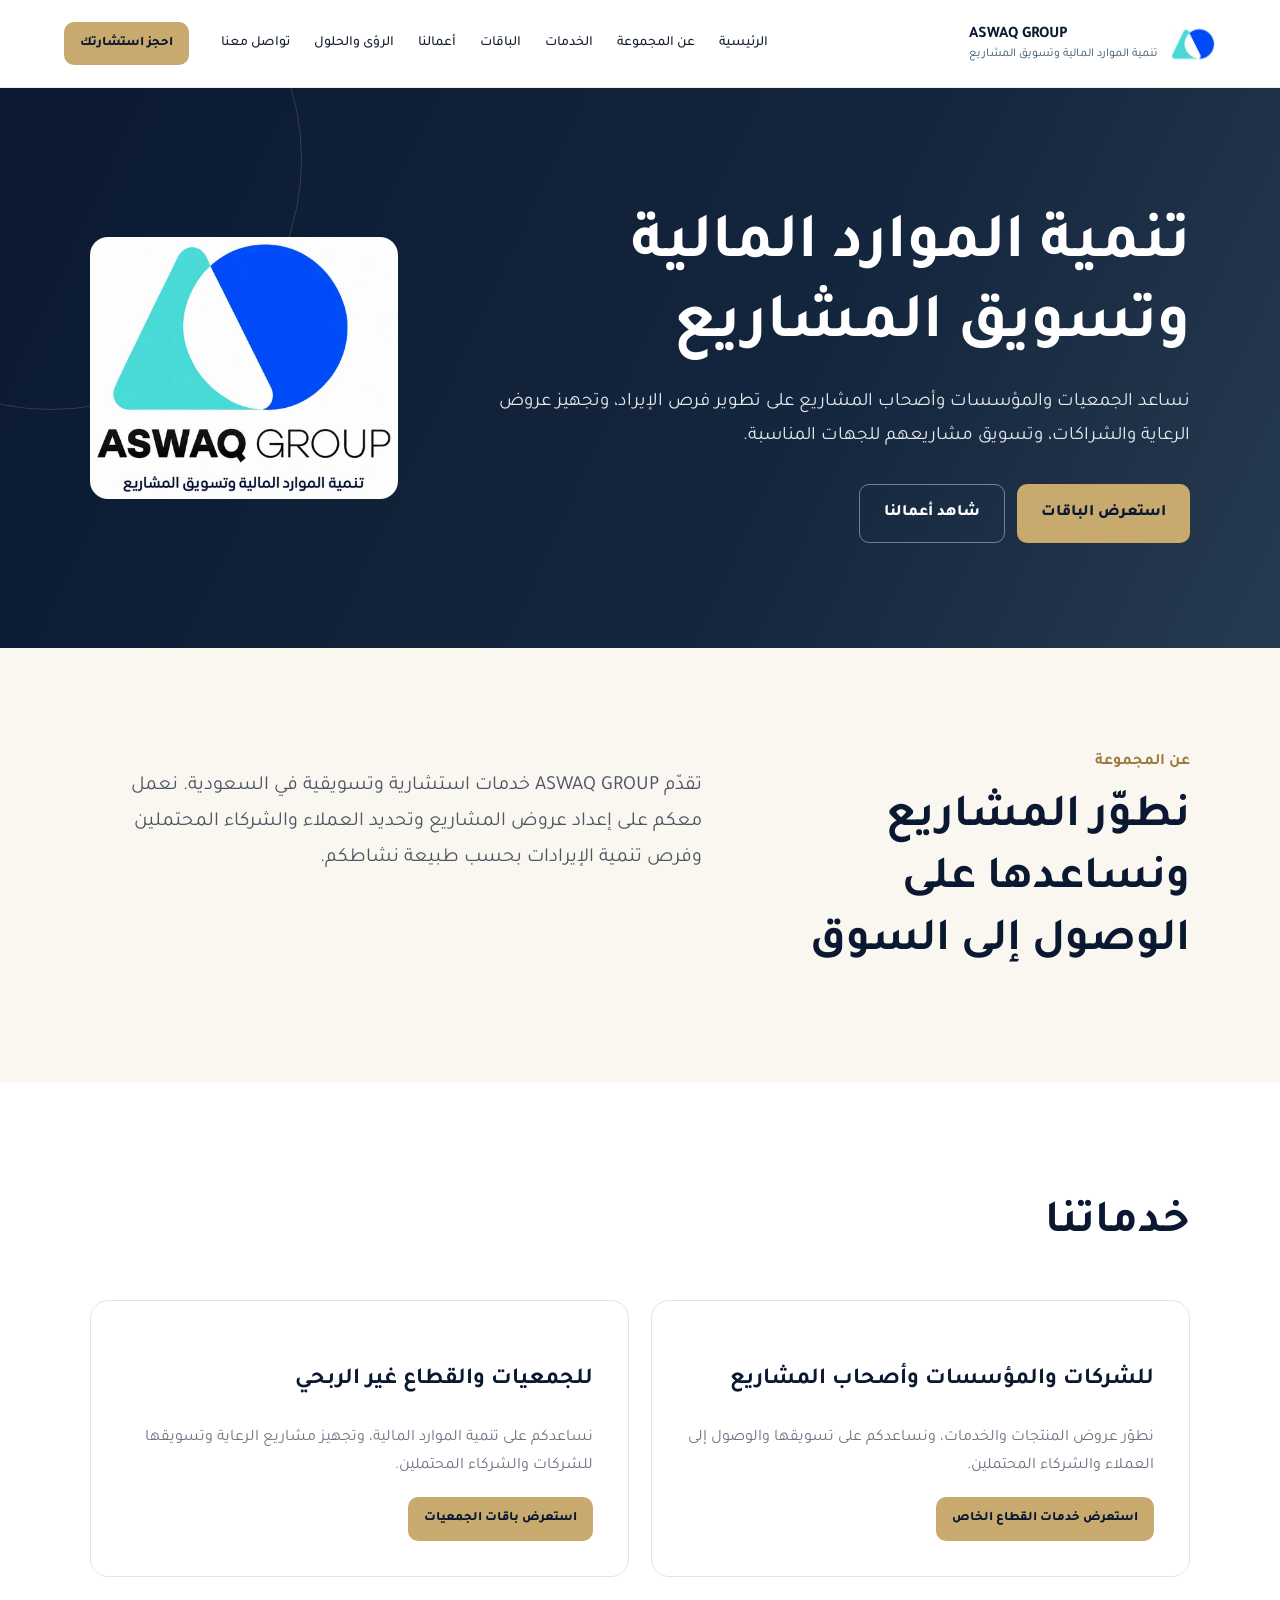
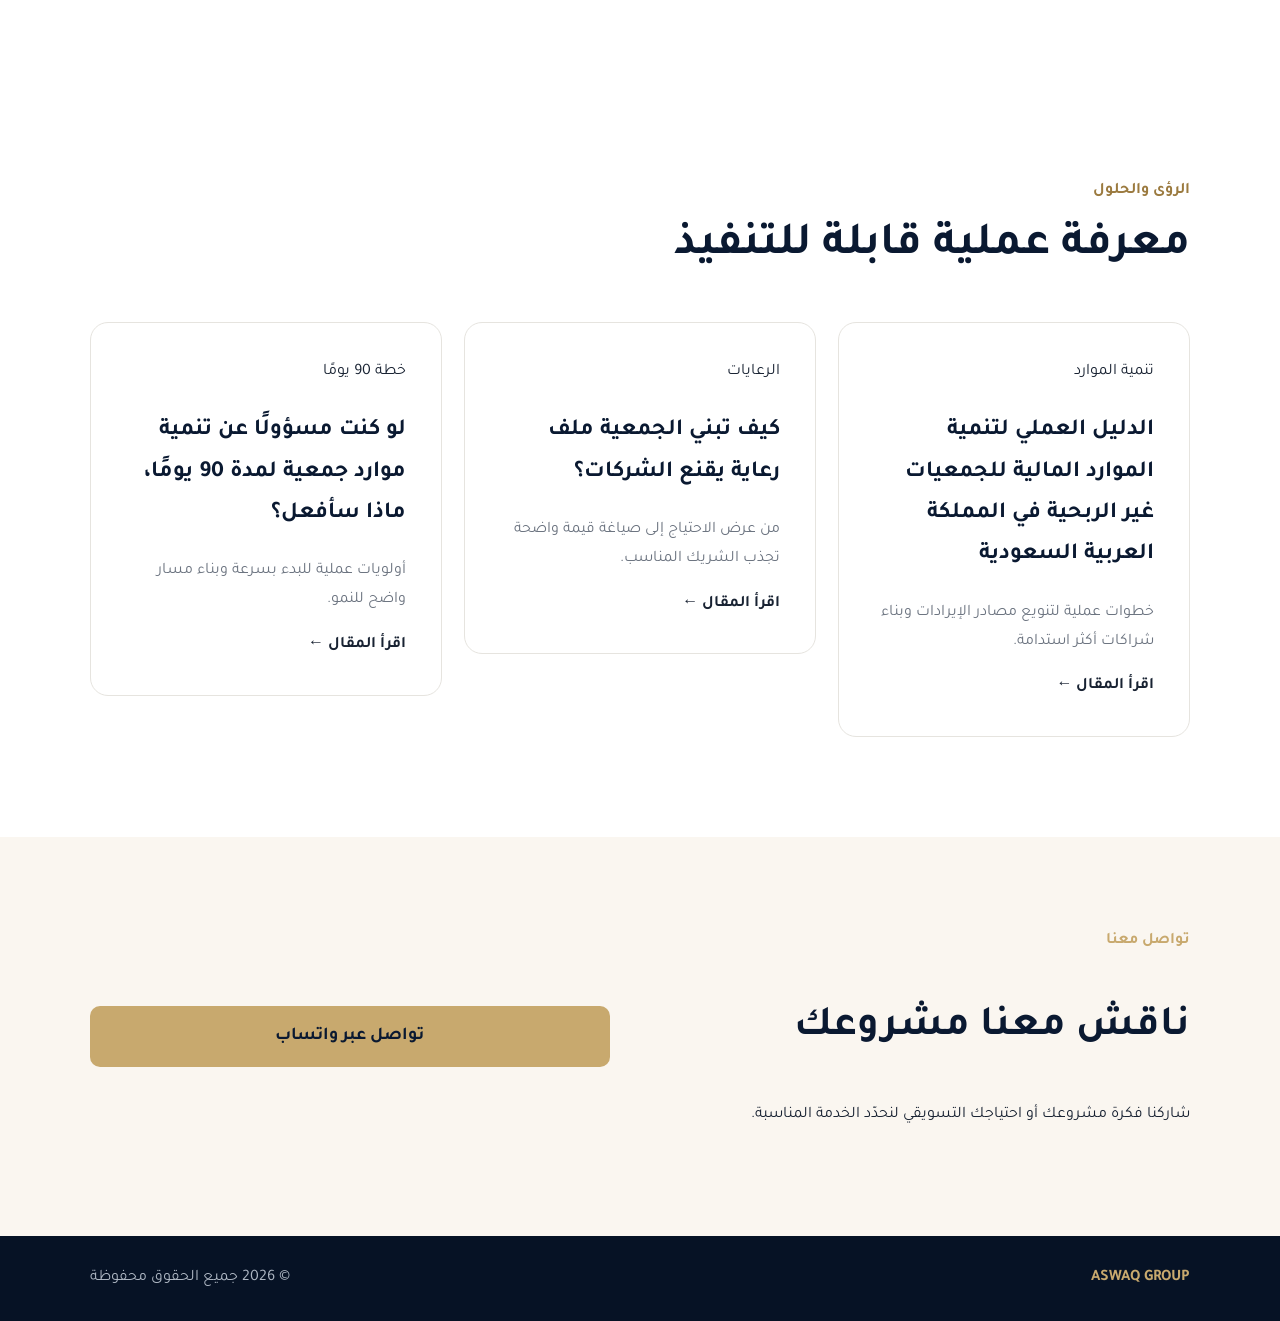
==== index.html @ 6db24ec4 "Use the approved ASWAQ GROUP positioning" ====
<!doctype html>
<html lang="ar" dir="rtl">
<head>
<meta charset="utf-8"><meta name="viewport" content="width=device-width,initial-scale=1">
<title>ASWAQ GROUP | تنمية الموارد المالية وتسويق المشاريع</title>
<meta property="og:site_name" content="ASWAQ GROUP">
<meta name="description" content="نساعد الجمعيات والمؤسسات وأصحاب المشاريع على تطوير فرص الإيراد، وتجهيز عروض الرعاية والشراكات، وتسويق مشاريعهم للجهات المناسبة.">
<meta property="og:title" content="ASWAQ GROUP | تنمية الموارد المالية وتسويق المشاريع">
<meta property="og:description" content="نساعد الجمعيات والمؤسسات وأصحاب المشاريع على تطوير فرص الإيراد، وتجهيز عروض الرعاية والشراكات، وتسويق مشاريعهم للجهات المناسبة.">
<link rel="icon" href="assets/aswaq-icon.png?v=projects" type="image/png"><link rel="stylesheet" href="styles.css?v=aswaq-2">
</head>
<body>
<header class="nav"><a class="brand" href="#home"><img class="brand-icon" src="assets/aswaq-icon.png?v=projects" width="46" height="46" alt=""><span class="brand-copy"><b dir="ltr">ASWAQ GROUP</b><small>تنمية الموارد المالية وتسويق المشاريع</small></span></a><button class="menu" aria-label="القائمة">☰</button><nav><a href="#home">الرئيسية</a><a href="#about">عن المجموعة</a><a href="#services">الخدمات</a><a href="packages.html">الباقات</a><a href="works.html">أعمالنا</a><a href="#insights">الرؤى والحلول</a><a href="#contact">تواصل معنا</a></nav><a class="btn small" href="#contact">احجز استشارتك</a></header>
<main>
<section id="home" class="hero">
  <div class="hero-copy">
    <h1>تنمية الموارد المالية وتسويق المشاريع</h1>
    <p>نساعد الجمعيات والمؤسسات وأصحاب المشاريع على تطوير فرص الإيراد، وتجهيز عروض الرعاية والشراكات، وتسويق مشاريعهم للجهات المناسبة.</p>
    <div class="actions">
      <a class="btn" href="packages.html">استعرض الباقات</a>
      <a class="btn outline" href="works.html">شاهد أعمالنا</a>
    </div>
  </div>
  <img class="hero-logo" src="assets/aswaq-logo.webp?v=projects" width="480" height="408" alt="ASWAQ GROUP | تنمية الموارد المالية وتسويق المشاريع">
</section>
<section id="about" class="section about">
  <div><span class="eyebrow dark">عن المجموعة</span><h2>نطوّر المشاريع ونساعدها على الوصول إلى السوق</h2></div>
  <div><p>تقدّم ASWAQ GROUP خدمات استشارية وتسويقية في السعودية. نعمل معكم على إعداد عروض المشاريع وتحديد العملاء والشركاء المحتملين وفرص تنمية الإيرادات بحسب طبيعة نشاطكم.</p></div>
</section>
<section id="services" class="section services">
  <div class="section-head"><h2>خدماتنا</h2></div>
  <div class="cards two">
    <article>
      <h3>للشركات والمؤسسات وأصحاب المشاريع</h3>
      <p>نطوّر عروض المنتجات والخدمات، ونساعدكم على تسويقها والوصول إلى العملاء والشركاء المحتملين.</p>
      <a class="btn small" href="packages.html#business-services">استعرض خدمات القطاع الخاص</a>
    </article>
    <article>
      <h3>للجمعيات والقطاع غير الربحي</h3>
      <p>نساعدكم على تنمية الموارد المالية، وتجهيز مشاريع الرعاية وتسويقها للشركات والشركاء المحتملين.</p>
      <a class="btn small" href="packages.html#association-packages">استعرض باقات الجمعيات</a>
    </article>
  </div>
</section>
<section id="insights" class="section insights"><div class="section-head"><span class="eyebrow dark">الرؤى والحلول</span><h2>معرفة عملية قابلة للتنفيذ</h2></div><div class="articles"><a href="financial-resources-guide.html"><article><span>تنمية الموارد</span><h3>الدليل العملي لتنمية الموارد المالية للجمعيات غير الربحية في المملكة العربية السعودية</h3><p>خطوات عملية لتنويع مصادر الإيرادات وبناء شراكات أكثر استدامة.</p><b>اقرأ المقال ←</b></article></a><a href="article-sponsorship.html"><article><span>الرعايات</span><h3>كيف تبني الجمعية ملف رعاية يقنع الشركات؟</h3><p>من عرض الاحتياج إلى صياغة قيمة واضحة تجذب الشريك المناسب.</p><b>اقرأ المقال ←</b></article></a><a href="article-90-days.html"><article><span>خطة 90 يومًا</span><h3>لو كنت مسؤولًا عن تنمية موارد جمعية لمدة 90 يومًا، ماذا سأفعل؟</h3><p>أولويات عملية للبدء بسرعة وبناء مسار واضح للنمو.</p><b>اقرأ المقال ←</b></article></a></div></section>
<section id="contact" class="contact"><div><span class="eyebrow">تواصل معنا</span><h2>ناقش معنا مشروعك</h2><p>شاركنا فكرة مشروعك أو احتياجك التسويقي لنحدّد الخدمة المناسبة.</p></div><div class="contact-links"><a class="btn" href="https://wa.me/966551157297">تواصل عبر واتساب</a></div></section>
</main><footer><b>ASWAQ GROUP</b><span>© 2026 جميع الحقوق محفوظة</span></footer><script src="script.js"></script>
</body></html>
---- styles.css ----
@import url('https://fonts.googleapis.com/css2?family=Tajawal:wght@400;500;700;800&display=swap');
:root{--navy:#0A1931;--navy2:#14263D;--gold:#C8A96E;--cream:#FAF6F0;--white:#fff;--ink:#182232;--muted:#6c7480}*{box-sizing:border-box}html{scroll-behavior:smooth;overflow-x:hidden}body{margin:0;overflow-x:hidden;font-family:'Tajawal',sans-serif;color:var(--ink);background:#fff;line-height:1.8}a{text-decoration:none;color:inherit}.nav{height:88px;padding:0 max(5vw,24px);display:flex;align-items:center;gap:32px;position:sticky;top:0;z-index:20;background:rgba(255,255,255,.96);border-bottom:1px solid #eee}.brand{display:flex;align-items:center;gap:12px;margin-left:auto}.nav nav{display:flex;gap:24px;font-weight:500;font-size:14px}.nav nav a:hover{color:#9b7a3f}.btn{display:inline-flex;align-items:center;justify-content:center;background:var(--gold);color:var(--navy);font-weight:800;padding:14px 24px;border-radius:10px;transition:.2s}.btn:hover{transform:translateY(-2px)}.btn.small{padding:10px 16px;font-size:13px}.btn.outline{background:transparent;border:1px solid rgba(255,255,255,.4);color:white}.menu{display:none;background:none;border:0;font-size:25px}.hero{min-height:560px;background:linear-gradient(115deg,var(--navy) 0%,var(--navy2) 62%,#263a50 100%);padding:80px max(7vw,30px);color:white;overflow:hidden;position:relative}.hero:before{content:'';position:absolute;width:500px;height:500px;border:1px solid rgba(200,169,110,.22);border-radius:50%;left:-200px;top:-180px}.hero-copy{max-width:900px;position:relative;z-index:1}.eyebrow{color:var(--gold);font-weight:700}.eyebrow.dark{color:#9b7a3f}.hero h1{font-size:clamp(42px,6vw,72px);margin:14px 0 0;line-height:1.15}.hero h2{color:var(--gold);font-size:clamp(22px,3vw,34px);margin:8px 0 18px}.hero p{font-size:19px;max-width:760px;color:#e4e8ed}.actions{display:flex;gap:12px;margin-top:30px}.stats{display:flex;gap:45px;margin-top:55px}.stats div{display:flex;flex-direction:column}.stats strong{color:var(--gold);font-size:25px}.stats span{font-size:12px;color:#c8ced6}.section{padding:100px max(7vw,30px)}.about{background:var(--cream);display:grid;grid-template-columns:.8fr 1.2fr;gap:80px}.about h2,.section-head h2{color:var(--navy);font-size:clamp(30px,4vw,46px);line-height:1.35;margin:10px 0}.about p{font-size:20px;color:#4c5663}.section-head{max-width:720px;margin-bottom:45px}.section-head p{color:var(--muted)}.cards,.articles{display:grid;grid-template-columns:repeat(3,minmax(0,1fr));gap:22px}.cards.two{grid-template-columns:repeat(2,minmax(0,1fr))}.cards article,.articles article{padding:35px;border:1px solid #e6e4df;border-radius:18px;background:white;transition:.2s}.cards article:hover,.articles article:hover{transform:translateY(-5px);box-shadow:0 20px 50px rgba(10,25,49,.08)}.cards i{font-style:normal;color:var(--gold);font-weight:800;font-size:30px}.cards h3,.articles h3{color:var(--navy);font-size:23px}.cards p,.articles p{color:var(--muted)}.service-tagline{color:#9b7a3f;font-weight:700;margin-top:30px}.why{padding:90px max(7vw,30px);background:var(--navy);color:white}.section-head.light h2{color:white}.why-grid{display:grid;grid-template-columns:repeat(3,minmax(0,1fr));gap:1px;background:rgba(255,255,255,.15);margin-top:40px}.why-grid div{padding:38px;background:var(--navy)}.why-grid b{display:block;color:var(--gold);font-size:28px}.why-grid p{color:#d7dce3}.articles article a{display:block}.contact{background:var(--cream);padding:90px max(7vw,30px);display:grid;grid-template-columns:1fr 1fr;gap:60px}.contact h2{font-size:42px;color:var(--navy)}.contact-links{display:flex;flex-direction:column;justify-content:center;gap:15px;font-size:18px}.contact-links a{color:var(--navy);font-weight:700}footer{background:#061225;color:#aeb7c3;padding:28px max(7vw,30px);display:flex;justify-content:space-between}footer b{color:var(--gold)}
@media(max-width:900px){.nav{height:72px;padding:0 18px}.nav nav,.nav>.btn{display:none}.menu{display:block}.hero{min-height:auto;padding:58px 24px}.about,.contact{grid-template-columns:1fr;gap:20px}.cards.two,.cards,.articles,.why-grid{grid-template-columns:1fr}.section,.why,.contact{padding:65px 24px}.stats{gap:22px;flex-wrap:wrap}}
@media(max-width:520px){.nav{padding:0 14px}.hero{padding:45px 20px}.hero h1{font-size:36px;line-height:1.25}.hero h2{font-size:23px}.hero p{font-size:16px}.actions{flex-direction:column}.actions .btn{width:100%}.stats{display:grid;grid-template-columns:repeat(3,1fr);gap:8px;text-align:center;margin-top:35px}.stats strong{font-size:21px}.stats span{font-size:10px}.section,.why,.contact{padding:55px 20px}.cards article,.articles article{padding:25px 20px}.contact h2{font-size:32px}footer{flex-direction:column;gap:6px;text-align:center;padding:24px 18px}}
@media (min-width: 901px) and (max-width: 1080px) {
  .nav { gap: 20px; padding-inline: 28px; }
  .nav nav { gap: 16px; }
  .nav .brand, .nav nav a, .nav > .btn { white-space: nowrap; }
}

.brand { min-width: 0; }
.brand-icon { display: block; flex: 0 0 46px; }
.brand-copy { display: grid; gap: 2px; line-height: 1.25; }
.brand b { color: var(--navy); white-space: nowrap; }
.brand small { color: #36546a; font-size: 12px; }
@media (max-width: 390px) {
  .brand { gap: 6px; }
  .brand-icon { width: 38px; height: 38px; flex-basis: 38px; }
  .brand small { font-size: 11px; }
}
.hero { display: grid; grid-template-columns: minmax(0, 1fr) minmax(230px, 28%); align-items: center; gap: clamp(28px, 5vw, 76px); }
.hero h1 { font-size: clamp(34px, 5vw, 67px); line-height: 1.25; }
.hero-logo { position: relative; display: block; width: 100%; height: auto; border-radius: 18px; }
.featured-work { max-width: 1240px; margin: auto; padding: 42px 24px; }
.featured-work h2 { color: var(--navy); margin-top: 0; }
.featured-work h3 { margin-top: 0; }
.featured-work a { color: #165287; font-weight: 700; text-decoration: underline; }
section[id], article[id] { scroll-margin-top: 90px; }
@media (max-width: 700px) {
  .hero { grid-template-columns: 1fr; }
  .hero-logo { width: min(100%, 270px); margin: 0 auto; }
}
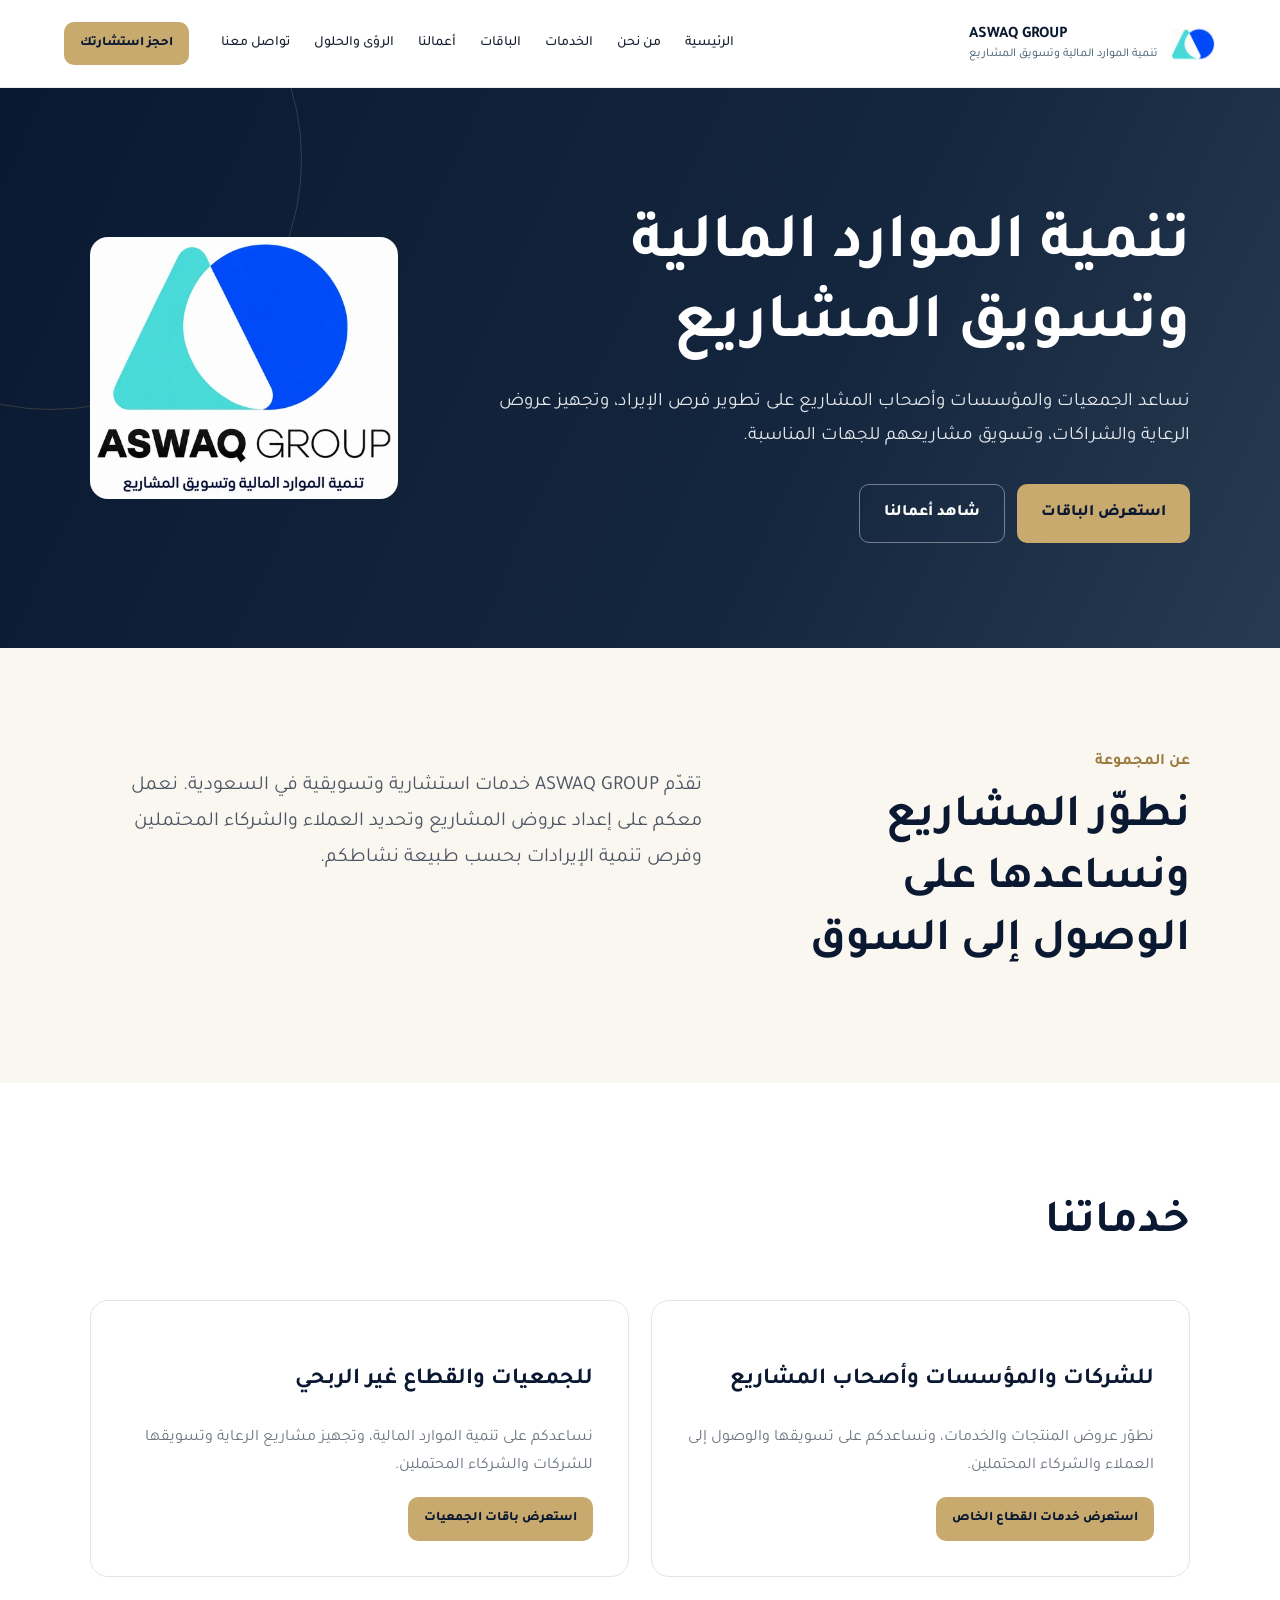
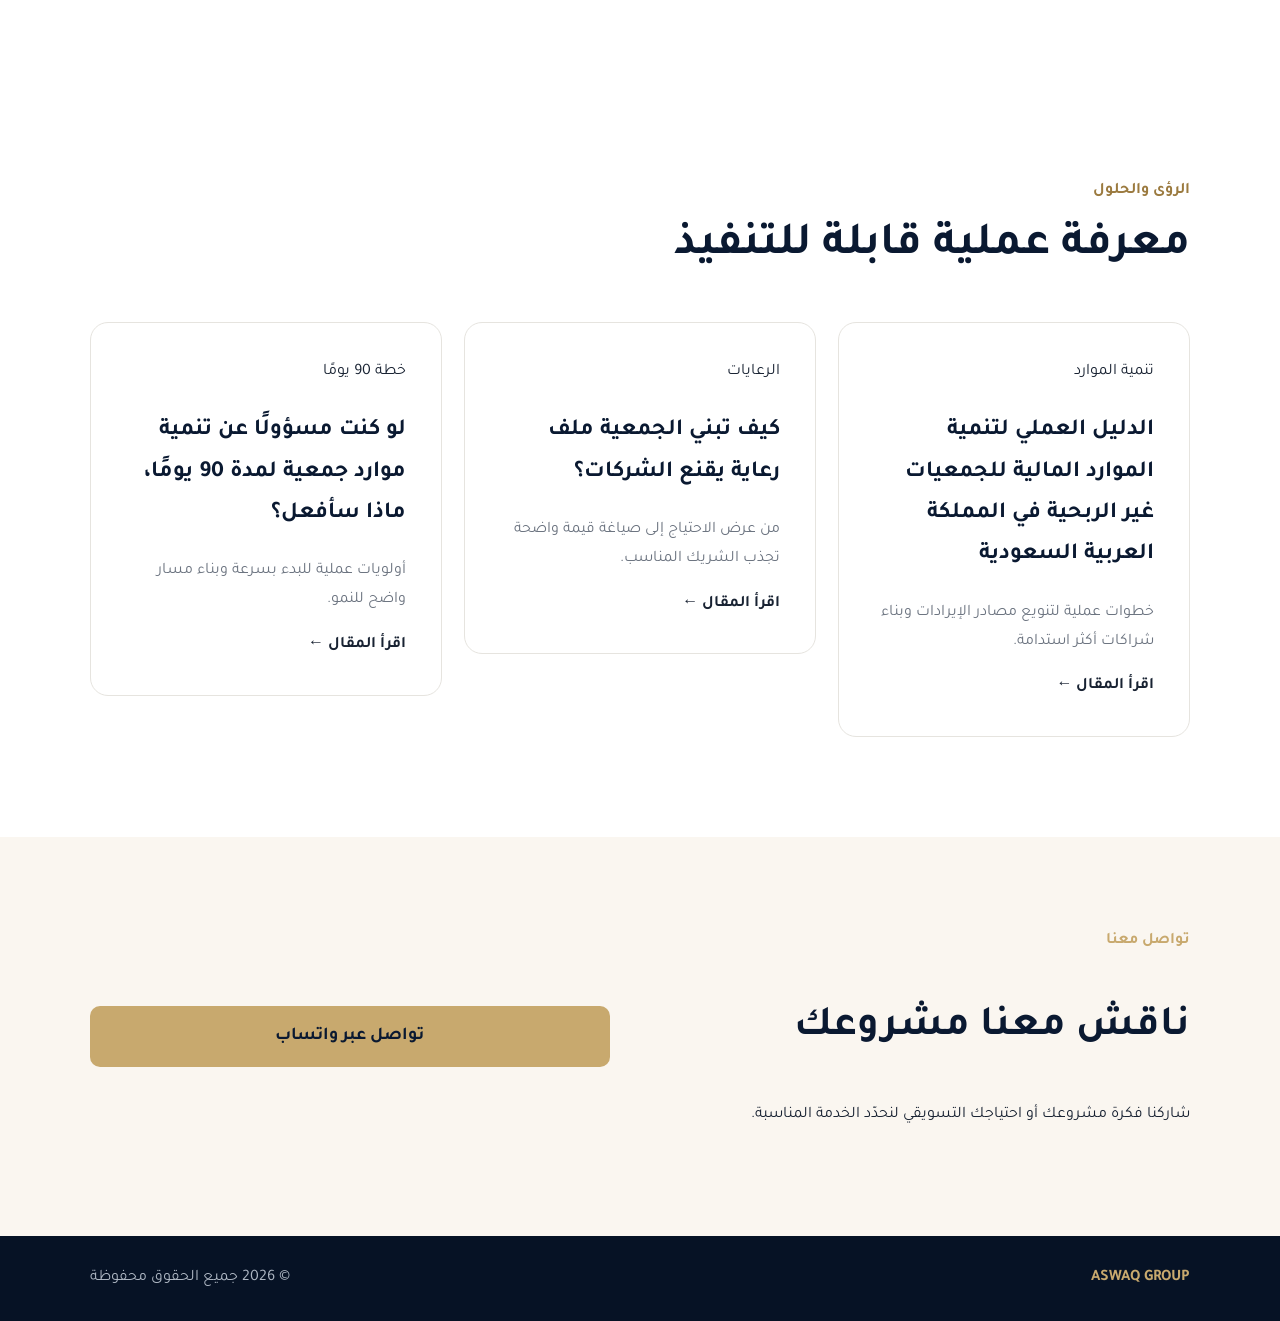
==== commit 5b6669aa: "Add ASWAQ GROUP About page and navigation" ====
--- a/index.html
+++ b/index.html
@@ -10,7 +10,7 @@
 <link rel="icon" href="assets/aswaq-icon.png?v=projects" type="image/png"><link rel="stylesheet" href="styles.css?v=aswaq-2">
 </head>
 <body>
-<header class="nav"><a class="brand" href="#home"><img class="brand-icon" src="assets/aswaq-icon.png?v=projects" width="46" height="46" alt=""><span class="brand-copy"><b dir="ltr">ASWAQ GROUP</b><small>تنمية الموارد المالية وتسويق المشاريع</small></span></a><button class="menu" aria-label="القائمة">☰</button><nav><a href="#home">الرئيسية</a><a href="#about">عن المجموعة</a><a href="#services">الخدمات</a><a href="packages.html">الباقات</a><a href="works.html">أعمالنا</a><a href="#insights">الرؤى والحلول</a><a href="#contact">تواصل معنا</a></nav><a class="btn small" href="#contact">احجز استشارتك</a></header>
+<header class="nav"><a class="brand" href="#home"><img class="brand-icon" src="assets/aswaq-icon.png?v=projects" width="46" height="46" alt=""><span class="brand-copy"><b dir="ltr">ASWAQ GROUP</b><small>تنمية الموارد المالية وتسويق المشاريع</small></span></a><button class="menu" aria-label="القائمة">☰</button><nav><a href="#home">الرئيسية</a><a href="about.html">من نحن</a><a href="#services">الخدمات</a><a href="packages.html">الباقات</a><a href="works.html">أعمالنا</a><a href="#insights">الرؤى والحلول</a><a href="#contact">تواصل معنا</a></nav><a class="btn small" href="#contact">احجز استشارتك</a></header>
 <main>
 <section id="home" class="hero">
   <div class="hero-copy">
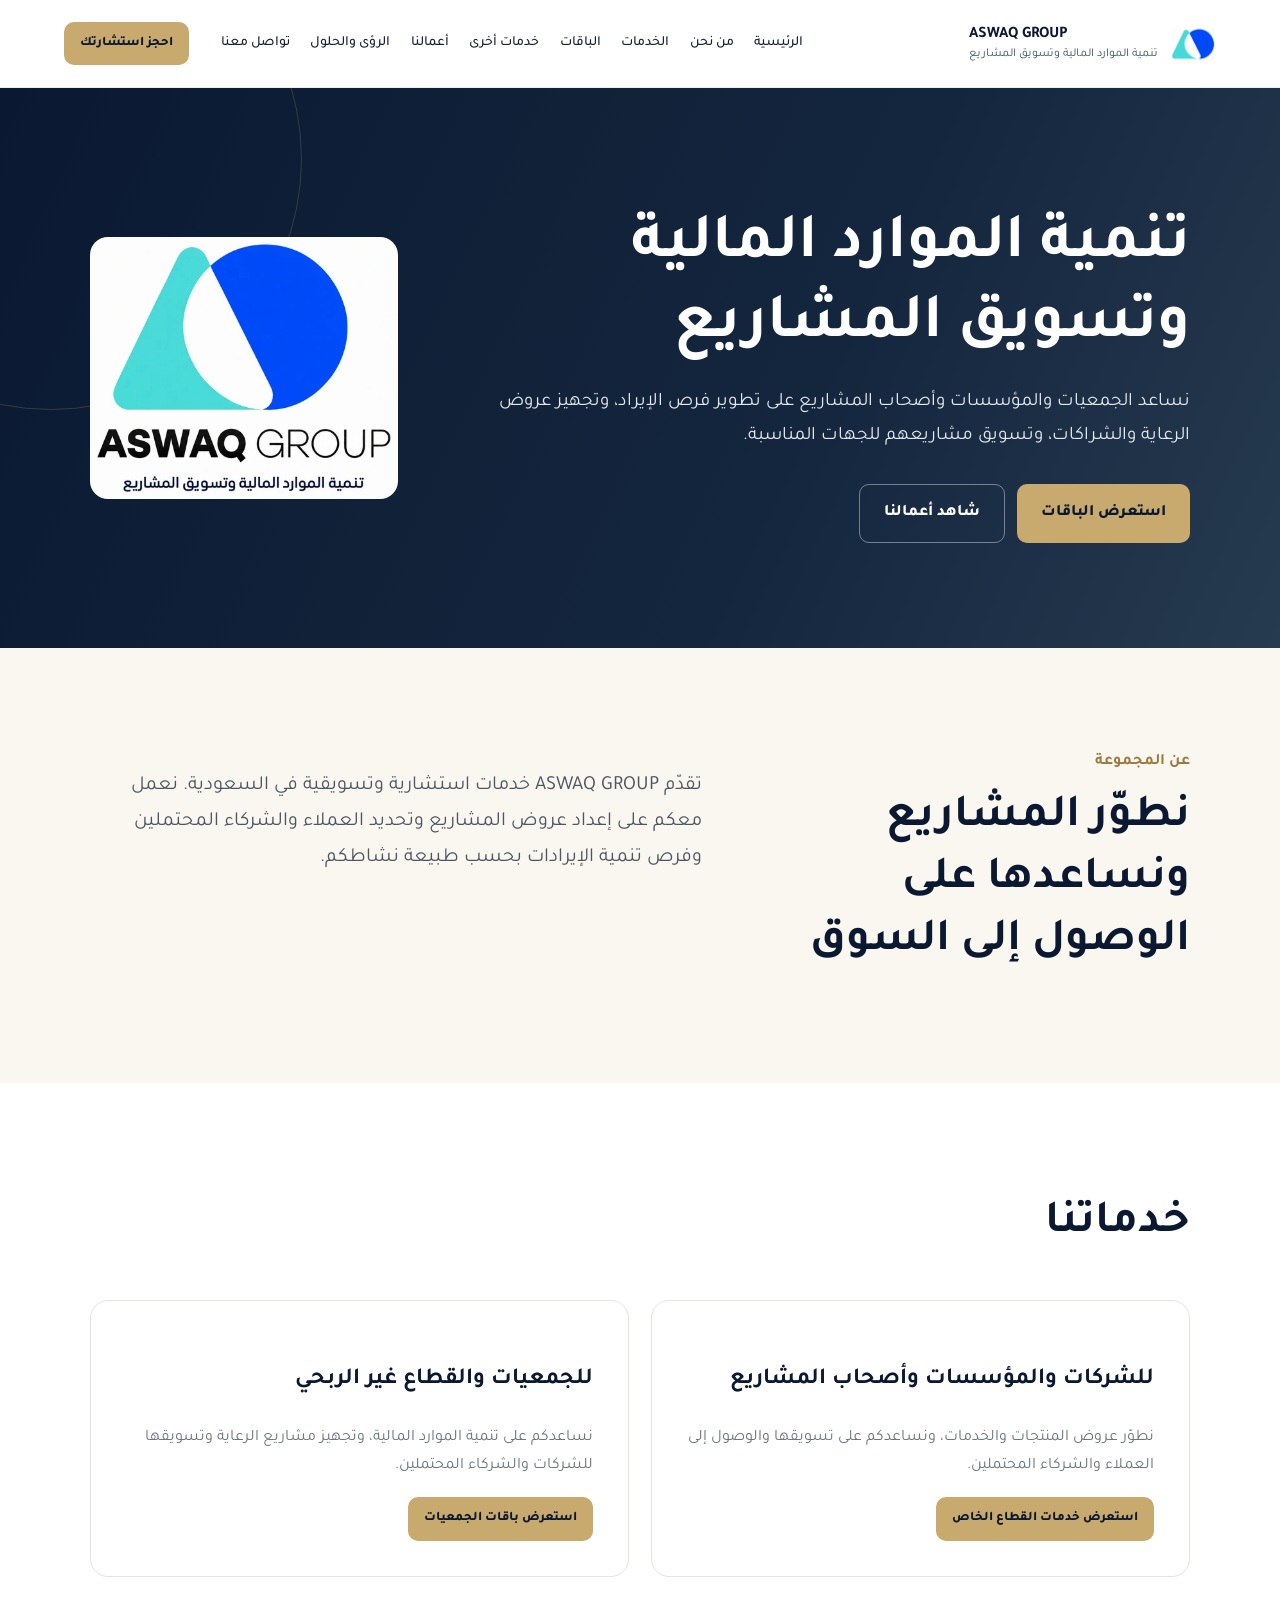
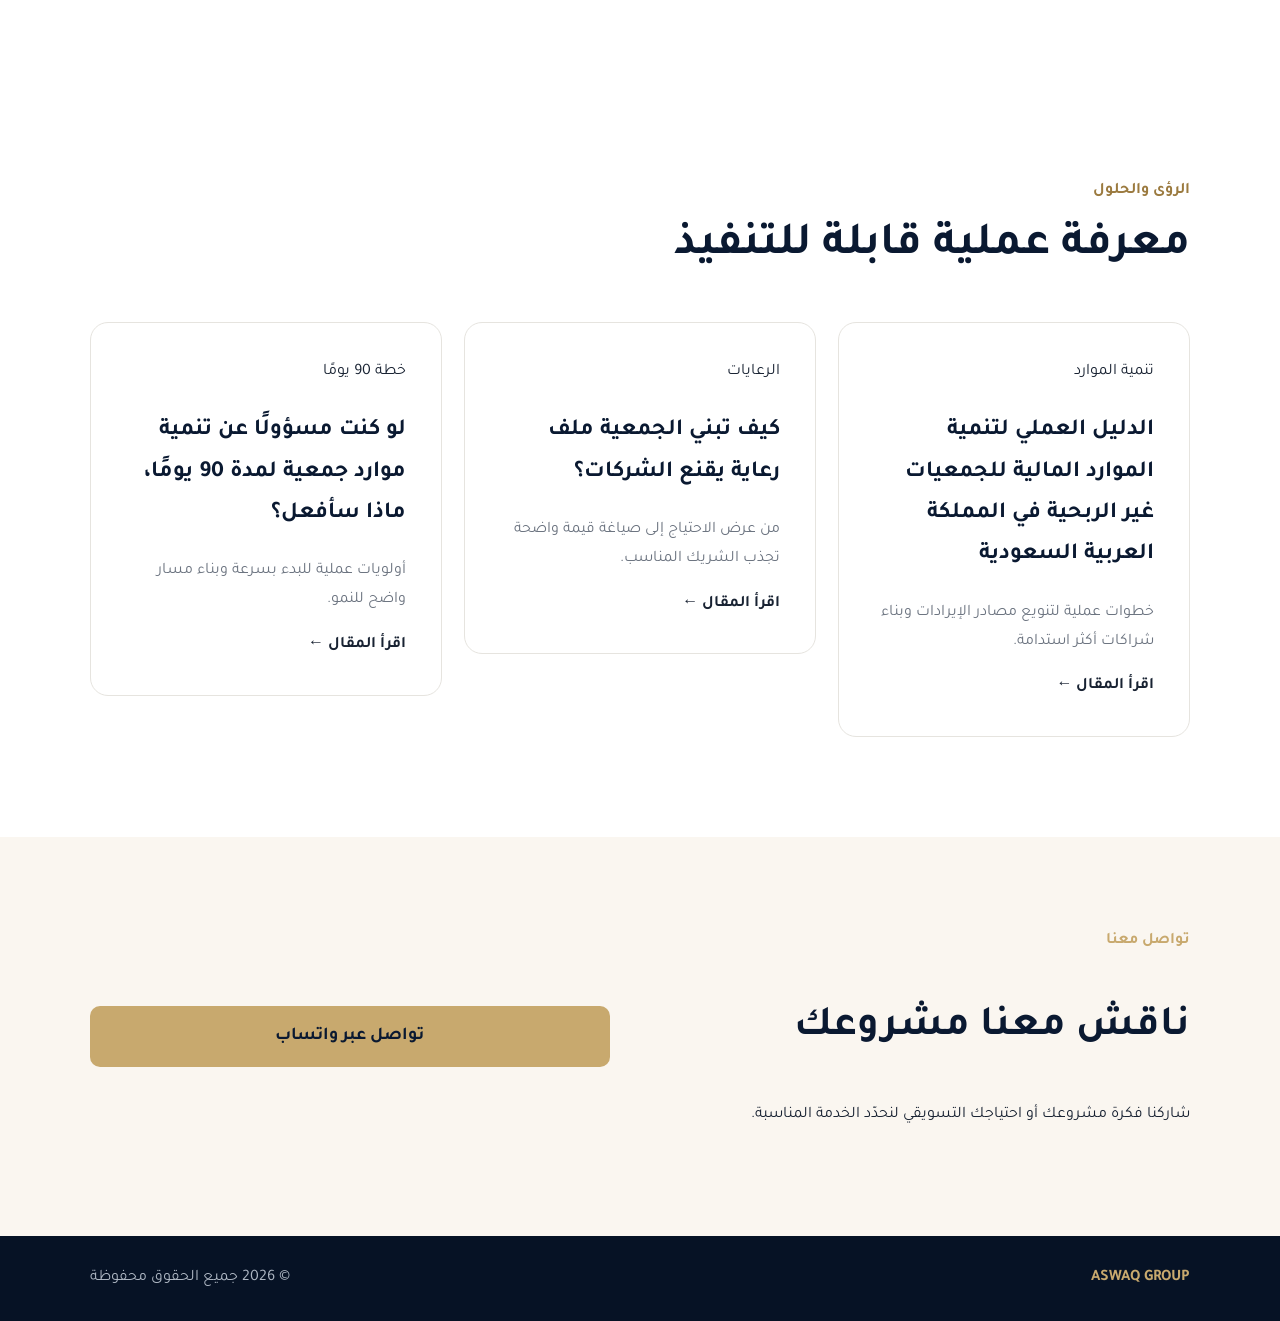
==== commit 6995f8e2: "Move social media package to Other Services page" ====
--- a/index.html
+++ b/index.html
@@ -7,10 +7,10 @@
 <meta name="description" content="نساعد الجمعيات والمؤسسات وأصحاب المشاريع على تطوير فرص الإيراد، وتجهيز عروض الرعاية والشراكات، وتسويق مشاريعهم للجهات المناسبة.">
 <meta property="og:title" content="ASWAQ GROUP | تنمية الموارد المالية وتسويق المشاريع">
 <meta property="og:description" content="نساعد الجمعيات والمؤسسات وأصحاب المشاريع على تطوير فرص الإيراد، وتجهيز عروض الرعاية والشراكات، وتسويق مشاريعهم للجهات المناسبة.">
-<link rel="icon" href="assets/aswaq-icon.png?v=projects" type="image/png"><link rel="stylesheet" href="styles.css?v=aswaq-2">
+<link rel="icon" href="assets/aswaq-icon.png?v=projects" type="image/png"><link rel="stylesheet" href="styles.css?v=aswaq-3">
 </head>
 <body>
-<header class="nav"><a class="brand" href="#home"><img class="brand-icon" src="assets/aswaq-icon.png?v=projects" width="46" height="46" alt=""><span class="brand-copy"><b dir="ltr">ASWAQ GROUP</b><small>تنمية الموارد المالية وتسويق المشاريع</small></span></a><button class="menu" aria-label="القائمة">☰</button><nav><a href="#home">الرئيسية</a><a href="about.html">من نحن</a><a href="#services">الخدمات</a><a href="packages.html">الباقات</a><a href="works.html">أعمالنا</a><a href="#insights">الرؤى والحلول</a><a href="#contact">تواصل معنا</a></nav><a class="btn small" href="#contact">احجز استشارتك</a></header>
+<header class="nav"><a class="brand" href="#home"><img class="brand-icon" src="assets/aswaq-icon.png?v=projects" width="46" height="46" alt=""><span class="brand-copy"><b dir="ltr">ASWAQ GROUP</b><small>تنمية الموارد المالية وتسويق المشاريع</small></span></a><button class="menu" aria-label="القائمة">☰</button><nav><a href="#home">الرئيسية</a><a href="about.html">من نحن</a><a href="#services">الخدمات</a><a href="packages.html">الباقات</a><a href="other-services.html">خدمات أخرى</a><a href="works.html">أعمالنا</a><a href="#insights">الرؤى والحلول</a><a href="#contact">تواصل معنا</a></nav><a class="btn small" href="#contact">احجز استشارتك</a></header>
 <main>
 <section id="home" class="hero">
   <div class="hero-copy">
--- a/styles.css
+++ b/styles.css
@@ -30,3 +30,8 @@
   .hero { grid-template-columns: 1fr; }
   .hero-logo { width: min(100%, 270px); margin: 0 auto; }
 }
+
+@media (min-width: 901px) {
+  .nav nav { flex-wrap: wrap; column-gap: clamp(12px, 1.6vw, 24px); row-gap: 4px; }
+  .nav nav a, .nav > .btn { white-space: nowrap; }
+}
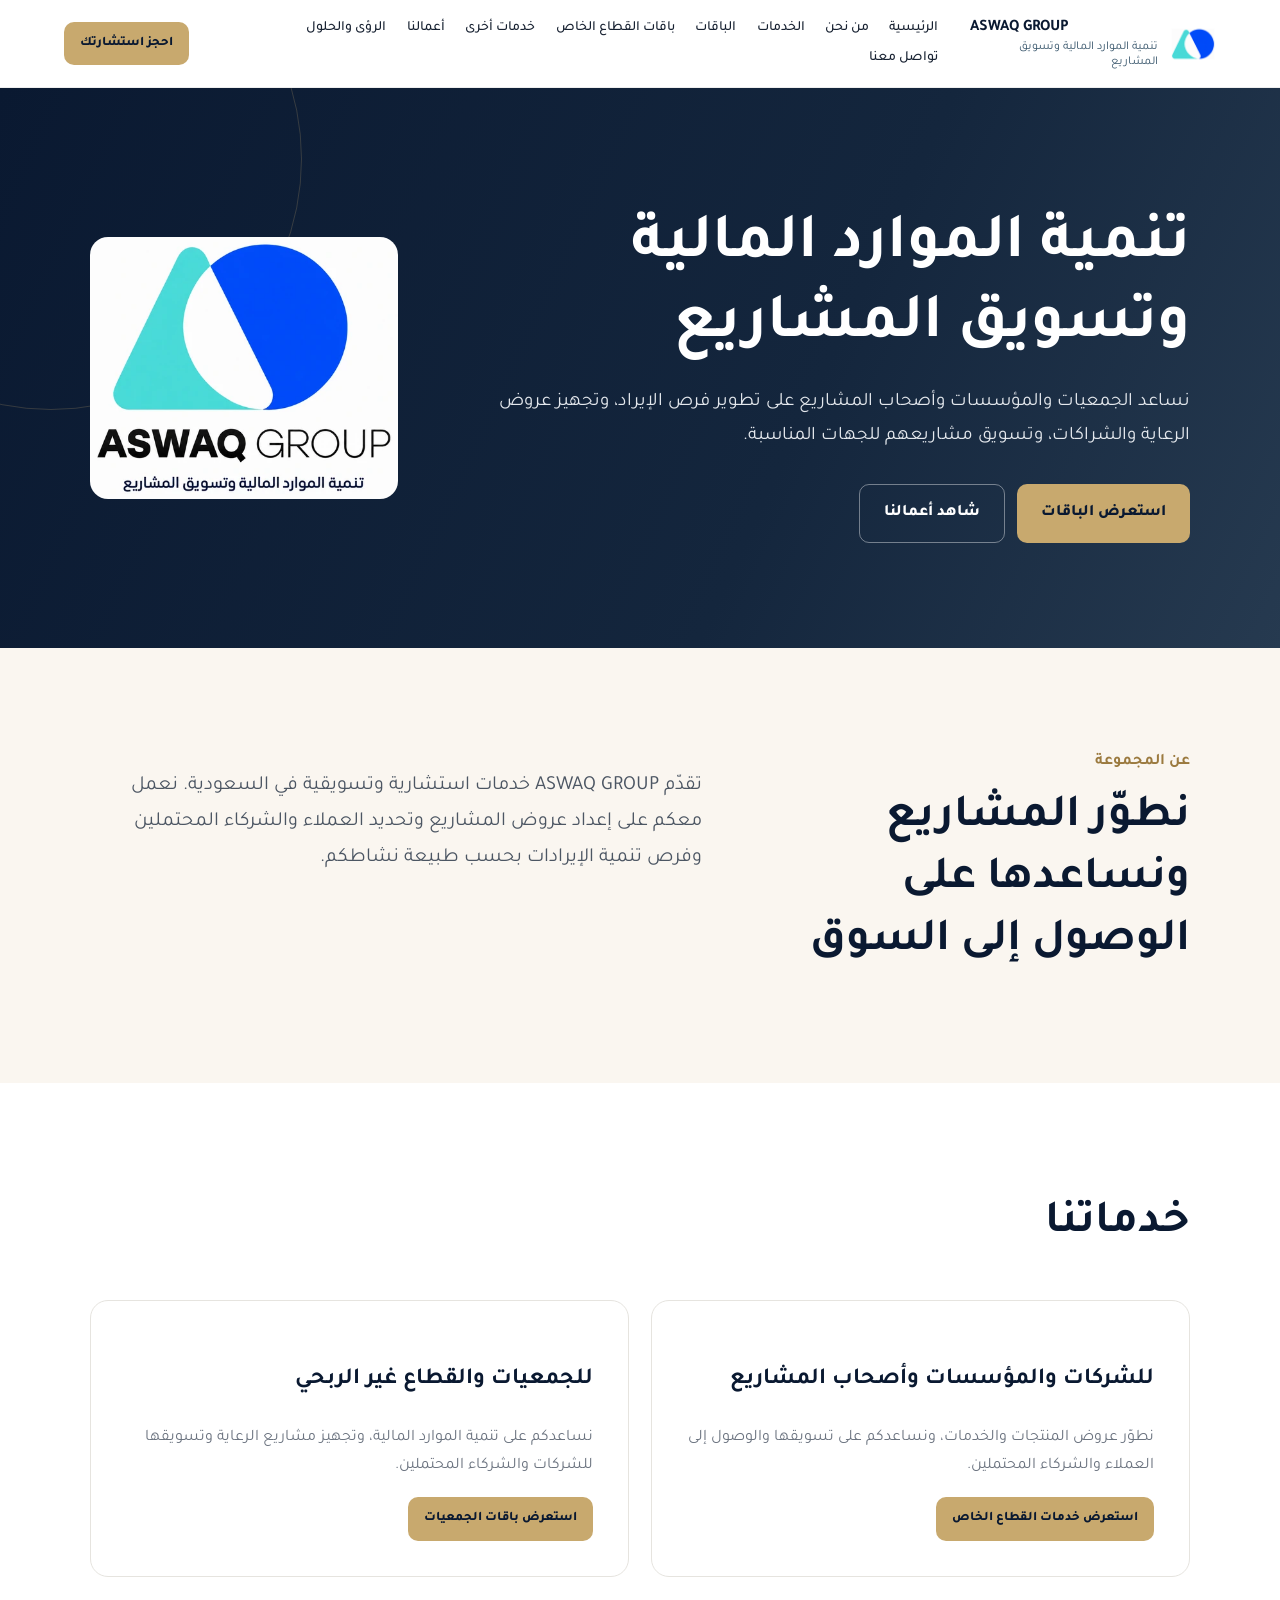
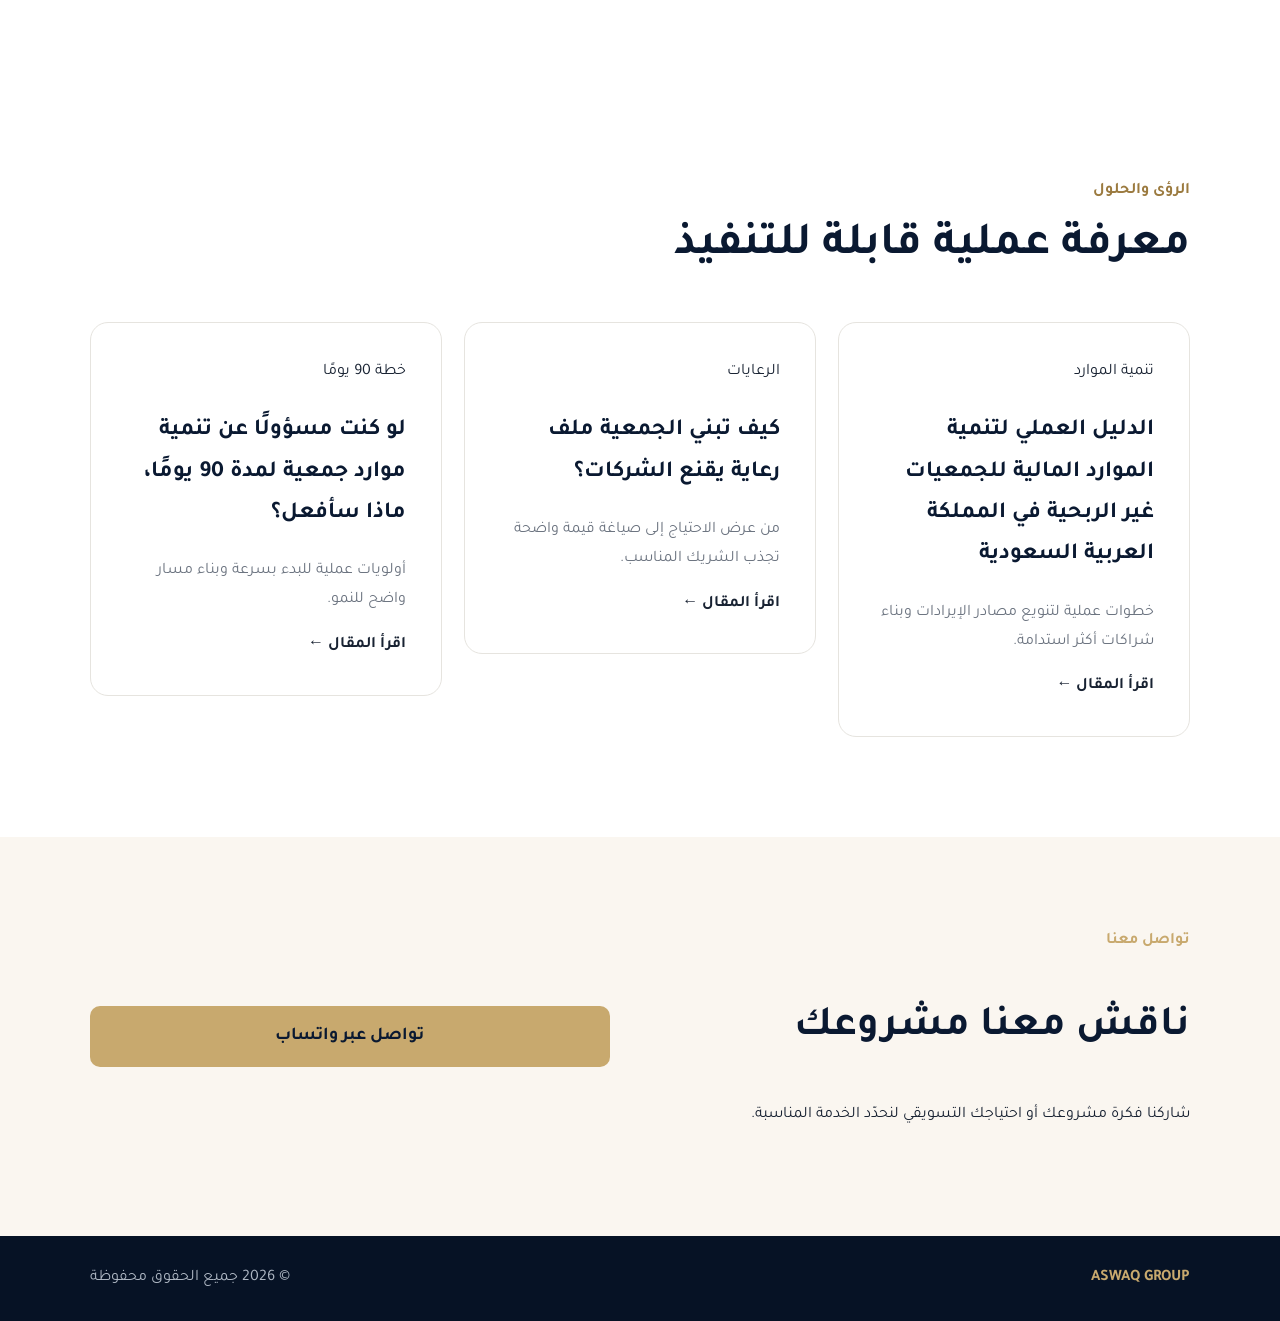
==== commit f0e13194: "Add private sector packages page" ====
--- a/index.html
+++ b/index.html
@@ -10,7 +10,7 @@
 <link rel="icon" href="assets/aswaq-icon.png?v=projects" type="image/png"><link rel="stylesheet" href="styles.css?v=aswaq-3">
 </head>
 <body>
-<header class="nav"><a class="brand" href="#home"><img class="brand-icon" src="assets/aswaq-icon.png?v=projects" width="46" height="46" alt=""><span class="brand-copy"><b dir="ltr">ASWAQ GROUP</b><small>تنمية الموارد المالية وتسويق المشاريع</small></span></a><button class="menu" aria-label="القائمة">☰</button><nav><a href="#home">الرئيسية</a><a href="about.html">من نحن</a><a href="#services">الخدمات</a><a href="packages.html">الباقات</a><a href="other-services.html">خدمات أخرى</a><a href="works.html">أعمالنا</a><a href="#insights">الرؤى والحلول</a><a href="#contact">تواصل معنا</a></nav><a class="btn small" href="#contact">احجز استشارتك</a></header>
+<header class="nav"><a class="brand" href="#home"><img class="brand-icon" src="assets/aswaq-icon.png?v=projects" width="46" height="46" alt=""><span class="brand-copy"><b dir="ltr">ASWAQ GROUP</b><small>تنمية الموارد المالية وتسويق المشاريع</small></span></a><button class="menu" aria-label="القائمة">☰</button><nav><a href="#home">الرئيسية</a><a href="about.html">من نحن</a><a href="#services">الخدمات</a><a href="packages.html">الباقات</a><a href="private-sector-packages.html">باقات القطاع الخاص</a><a href="other-services.html">خدمات أخرى</a><a href="works.html">أعمالنا</a><a href="#insights">الرؤى والحلول</a><a href="#contact">تواصل معنا</a></nav><a class="btn small" href="#contact">احجز استشارتك</a></header>
 <main>
 <section id="home" class="hero">
   <div class="hero-copy">
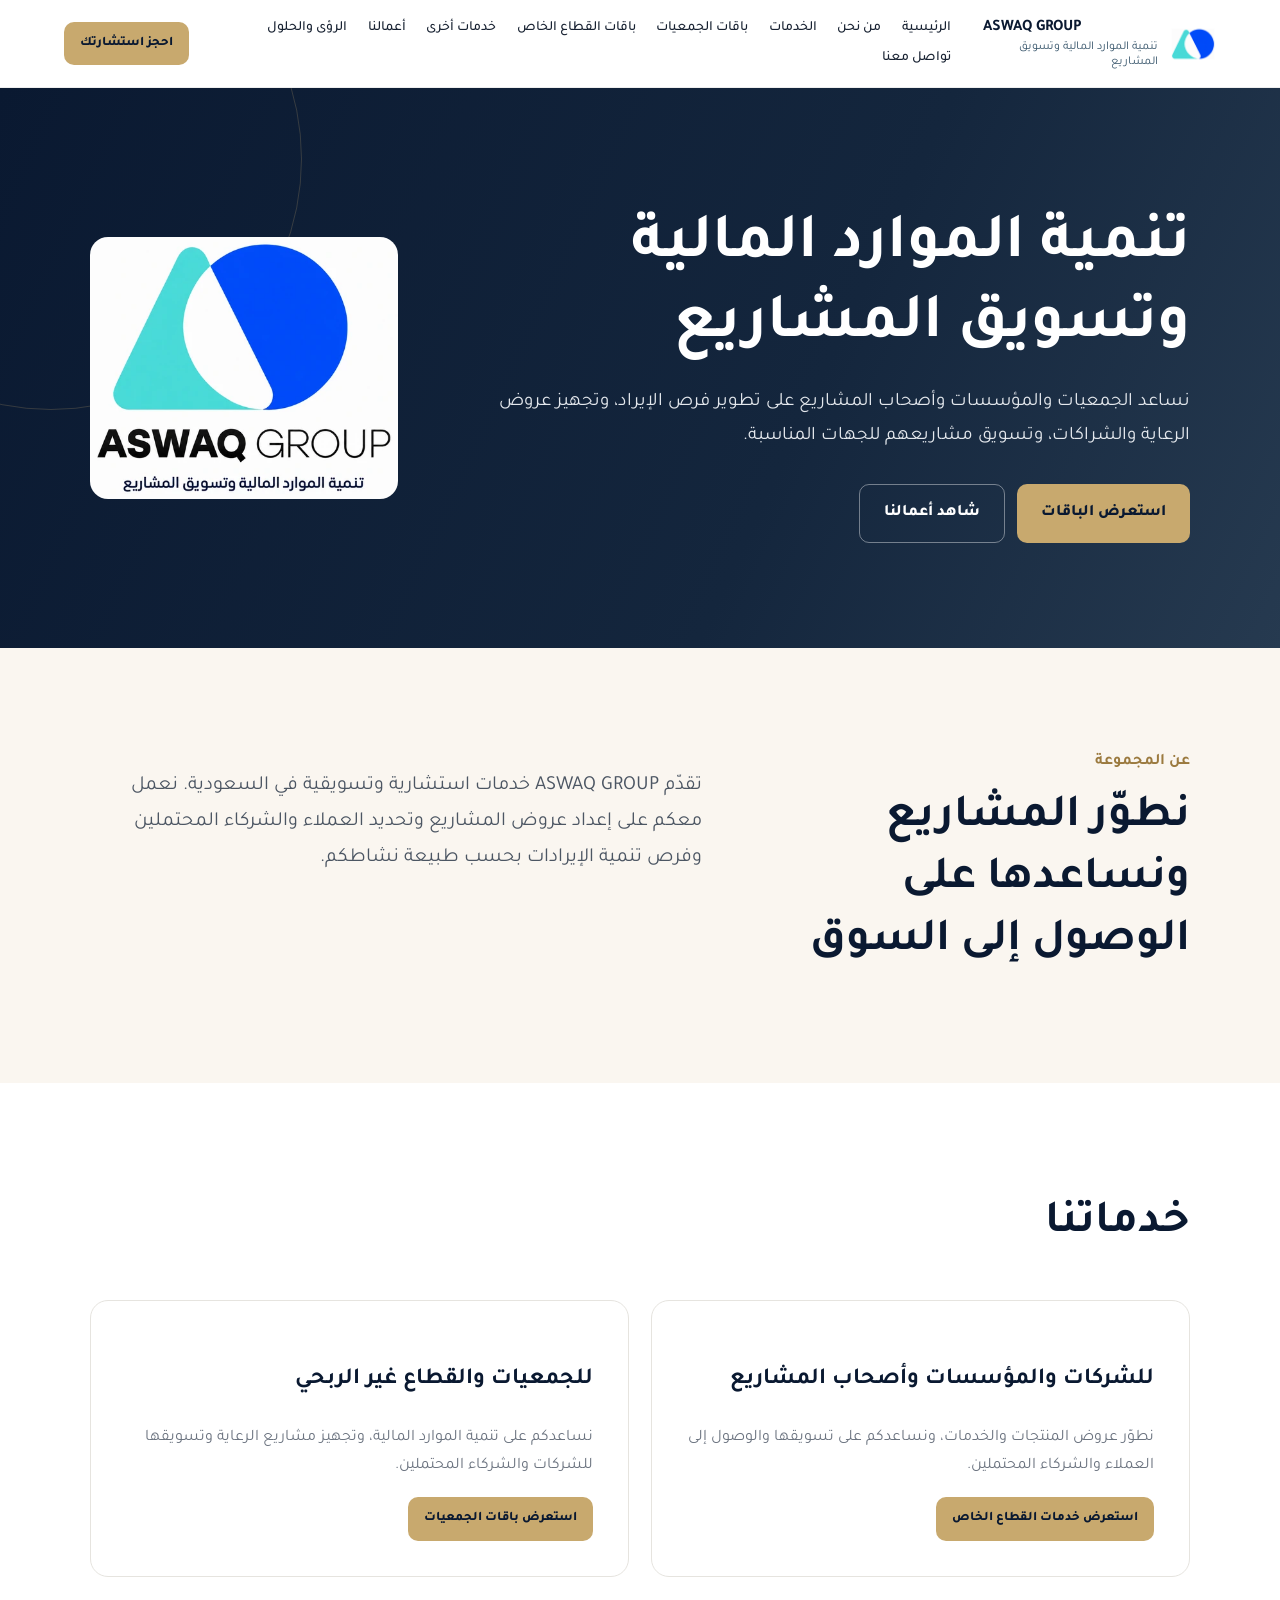
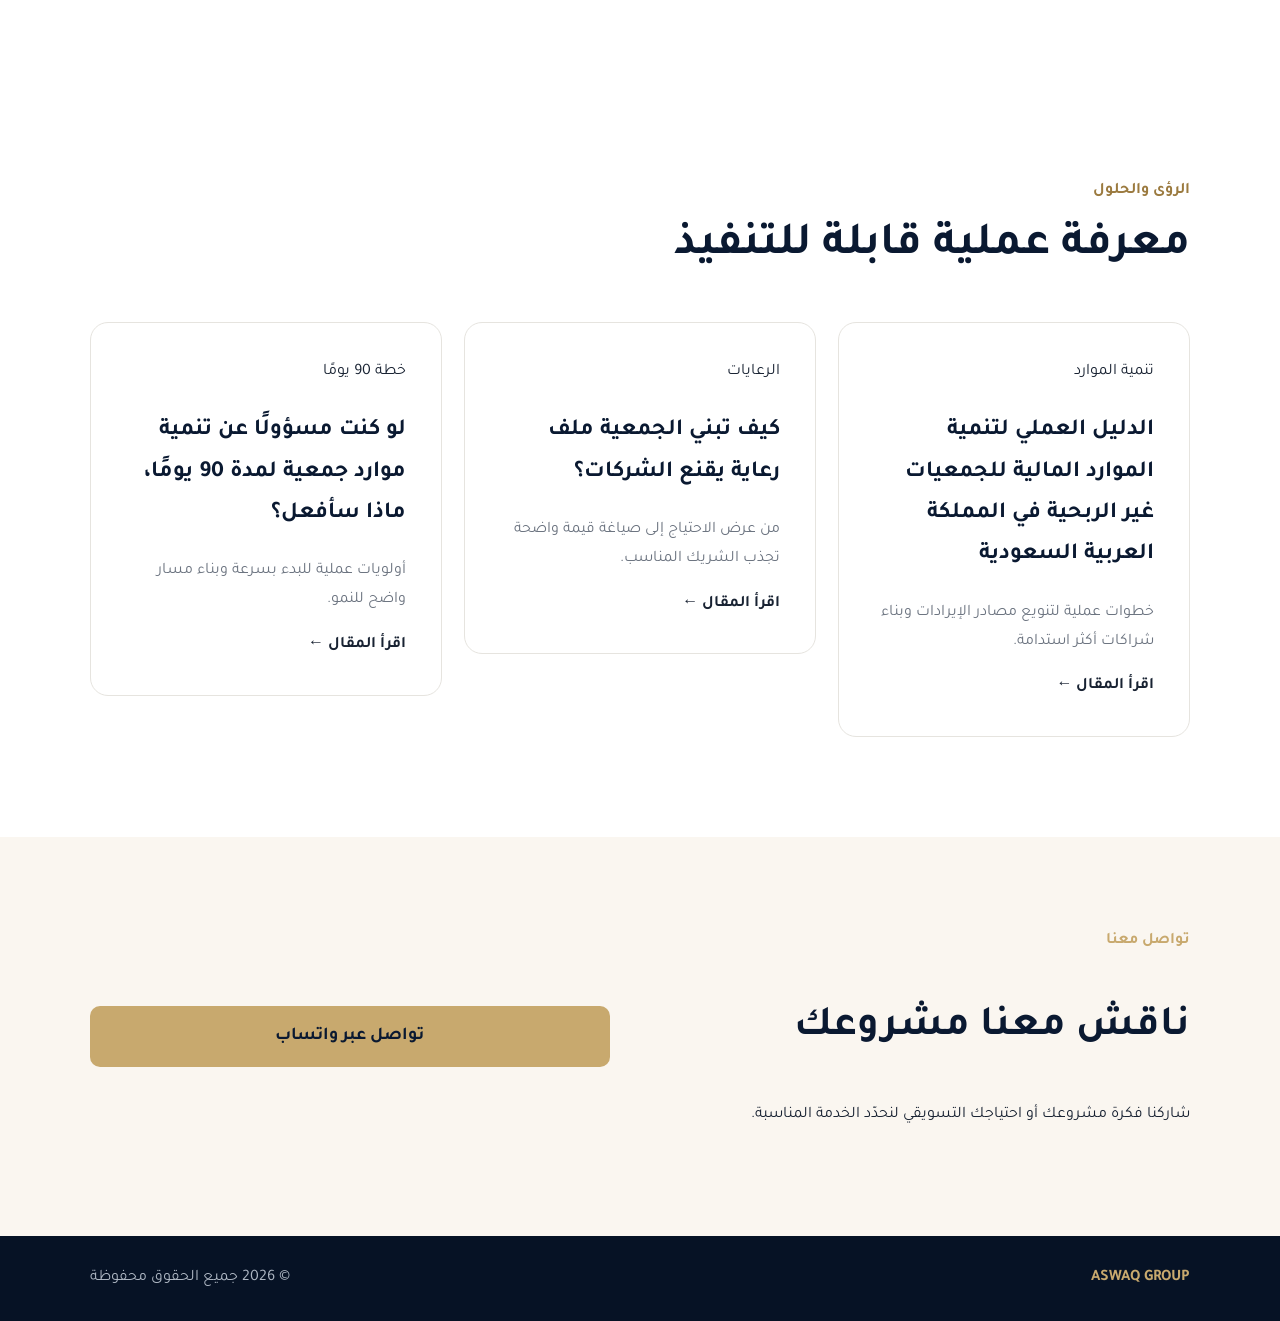
==== commit 54fdf0a2: "Rename packages menu link to association packages" ====
--- a/index.html
+++ b/index.html
@@ -10,7 +10,7 @@
 <link rel="icon" href="assets/aswaq-icon.png?v=projects" type="image/png"><link rel="stylesheet" href="styles.css?v=aswaq-3">
 </head>
 <body>
-<header class="nav"><a class="brand" href="#home"><img class="brand-icon" src="assets/aswaq-icon.png?v=projects" width="46" height="46" alt=""><span class="brand-copy"><b dir="ltr">ASWAQ GROUP</b><small>تنمية الموارد المالية وتسويق المشاريع</small></span></a><button class="menu" aria-label="القائمة">☰</button><nav><a href="#home">الرئيسية</a><a href="about.html">من نحن</a><a href="#services">الخدمات</a><a href="packages.html">الباقات</a><a href="private-sector-packages.html">باقات القطاع الخاص</a><a href="other-services.html">خدمات أخرى</a><a href="works.html">أعمالنا</a><a href="#insights">الرؤى والحلول</a><a href="#contact">تواصل معنا</a></nav><a class="btn small" href="#contact">احجز استشارتك</a></header>
+<header class="nav"><a class="brand" href="#home"><img class="brand-icon" src="assets/aswaq-icon.png?v=projects" width="46" height="46" alt=""><span class="brand-copy"><b dir="ltr">ASWAQ GROUP</b><small>تنمية الموارد المالية وتسويق المشاريع</small></span></a><button class="menu" aria-label="القائمة">☰</button><nav><a href="#home">الرئيسية</a><a href="about.html">من نحن</a><a href="#services">الخدمات</a><a href="packages.html">باقات الجمعيات</a><a href="private-sector-packages.html">باقات القطاع الخاص</a><a href="other-services.html">خدمات أخرى</a><a href="works.html">أعمالنا</a><a href="#insights">الرؤى والحلول</a><a href="#contact">تواصل معنا</a></nav><a class="btn small" href="#contact">احجز استشارتك</a></header>
 <main>
 <section id="home" class="hero">
   <div class="hero-copy">
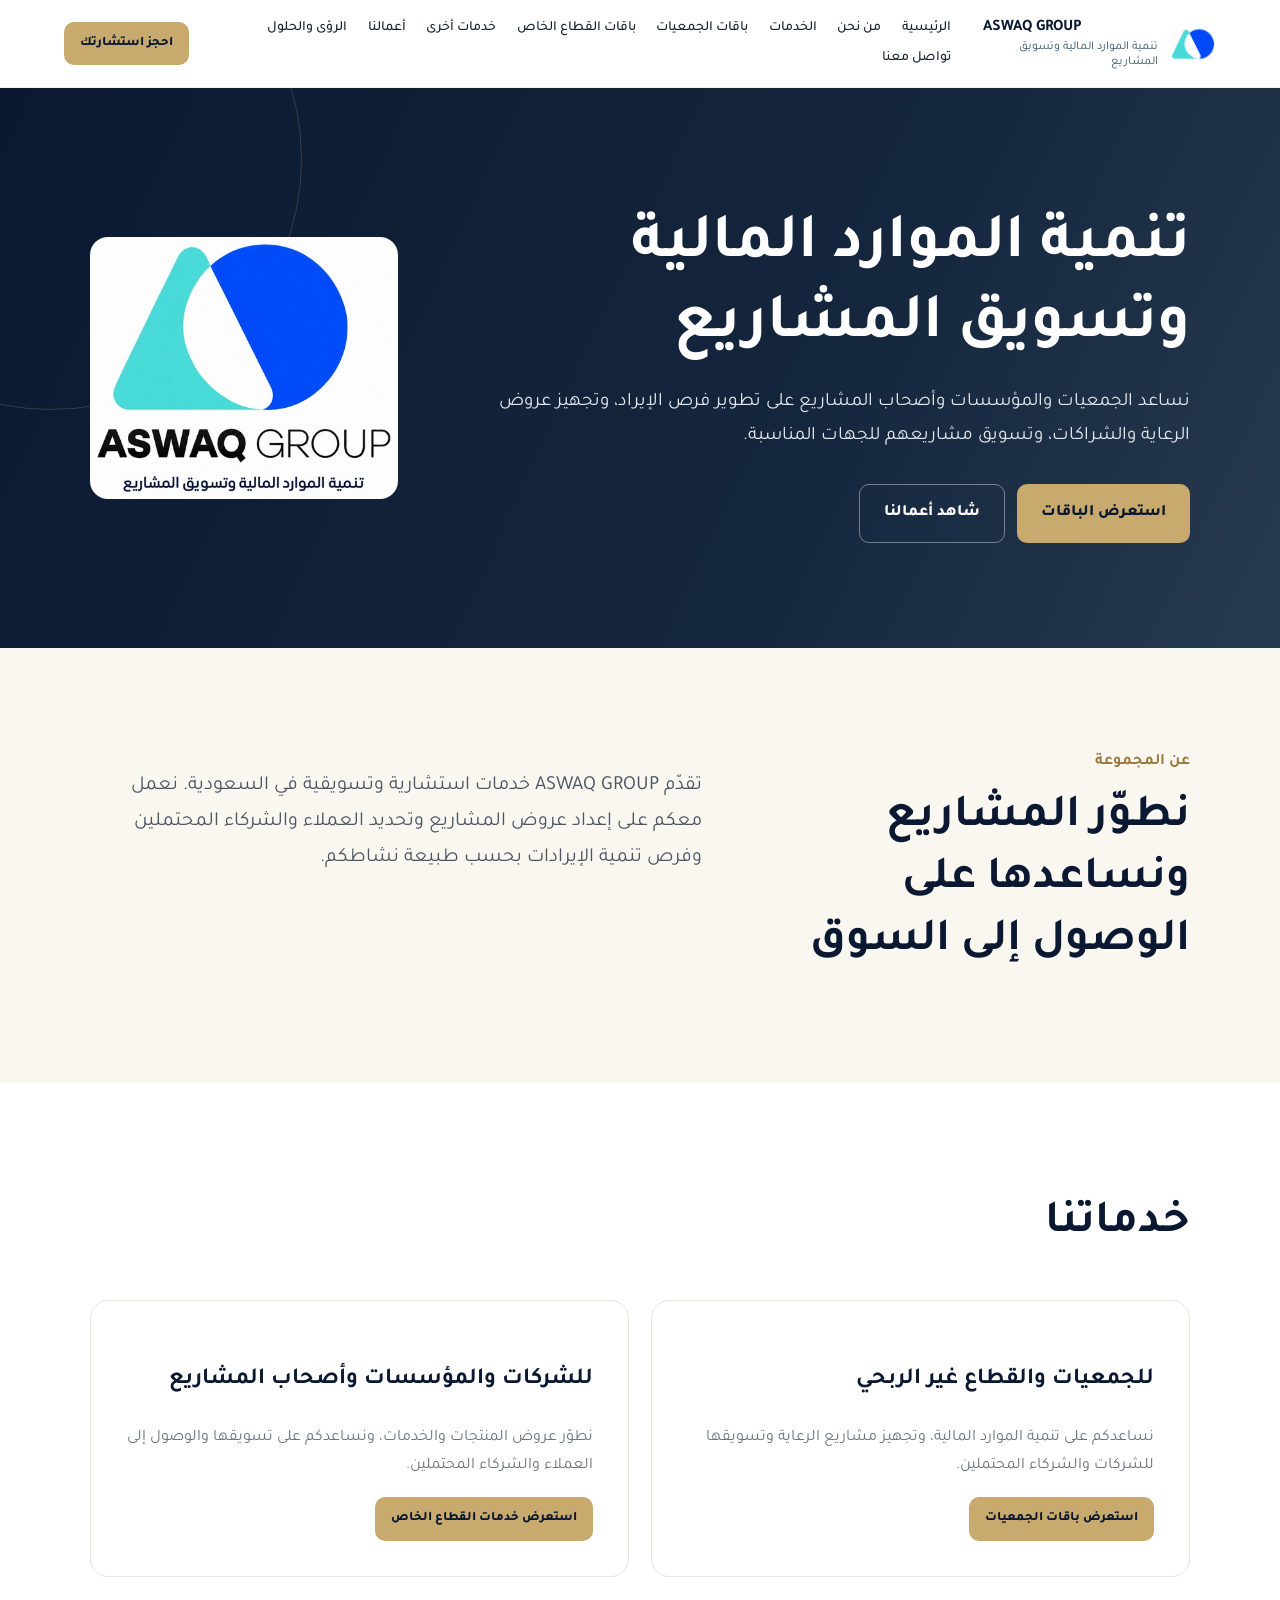
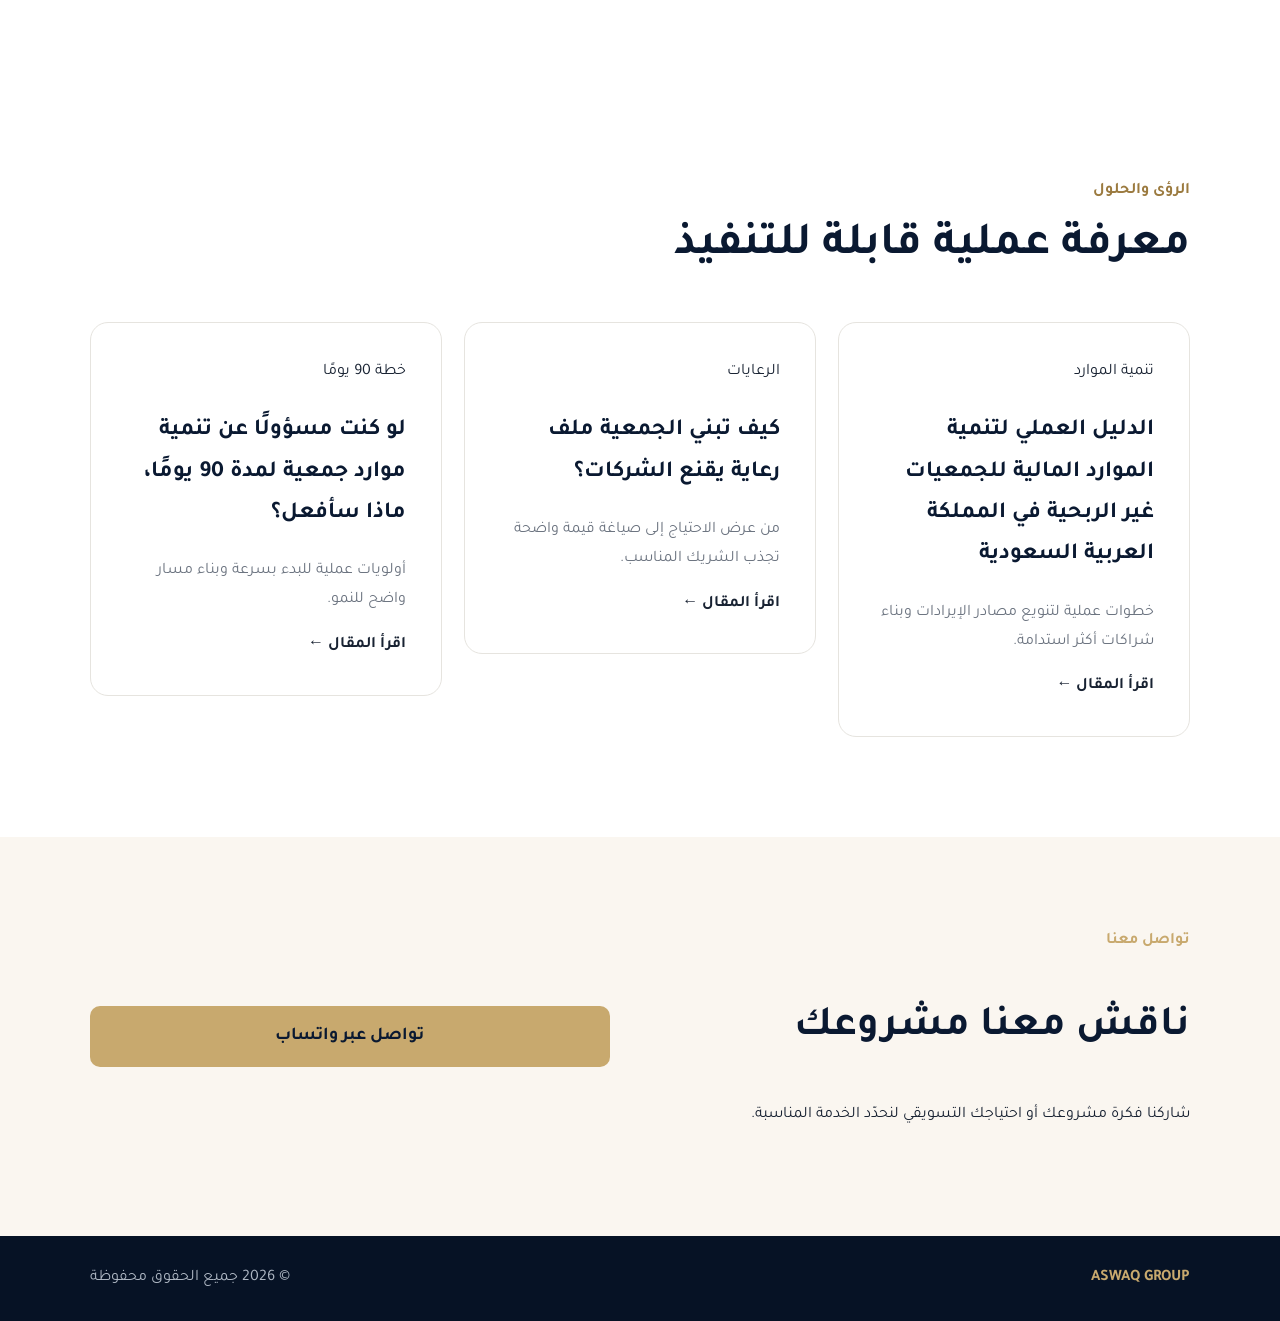
==== commit b766362f: "Show association services before private sector services" ====
--- a/index.html
+++ b/index.html
@@ -17,7 +17,7 @@
     <h1>تنمية الموارد المالية وتسويق المشاريع</h1>
     <p>نساعد الجمعيات والمؤسسات وأصحاب المشاريع على تطوير فرص الإيراد، وتجهيز عروض الرعاية والشراكات، وتسويق مشاريعهم للجهات المناسبة.</p>
     <div class="actions">
-      <a class="btn" href="packages.html">استعرض الباقات</a>
+      <a class="btn" href="#services">استعرض الباقات</a>
       <a class="btn outline" href="works.html">شاهد أعمالنا</a>
     </div>
   </div>
@@ -31,14 +31,14 @@
   <div class="section-head"><h2>خدماتنا</h2></div>
   <div class="cards two">
     <article>
-      <h3>للشركات والمؤسسات وأصحاب المشاريع</h3>
-      <p>نطوّر عروض المنتجات والخدمات، ونساعدكم على تسويقها والوصول إلى العملاء والشركاء المحتملين.</p>
-      <a class="btn small" href="packages.html#business-services">استعرض خدمات القطاع الخاص</a>
-    </article>
-    <article>
       <h3>للجمعيات والقطاع غير الربحي</h3>
       <p>نساعدكم على تنمية الموارد المالية، وتجهيز مشاريع الرعاية وتسويقها للشركات والشركاء المحتملين.</p>
       <a class="btn small" href="packages.html#association-packages">استعرض باقات الجمعيات</a>
+    </article>
+    <article>
+      <h3>للشركات والمؤسسات وأصحاب المشاريع</h3>
+      <p>نطوّر عروض المنتجات والخدمات، ونساعدكم على تسويقها والوصول إلى العملاء والشركاء المحتملين.</p>
+      <a class="btn small" href="private-sector-packages.html">استعرض خدمات القطاع الخاص</a>
     </article>
   </div>
 </section>
